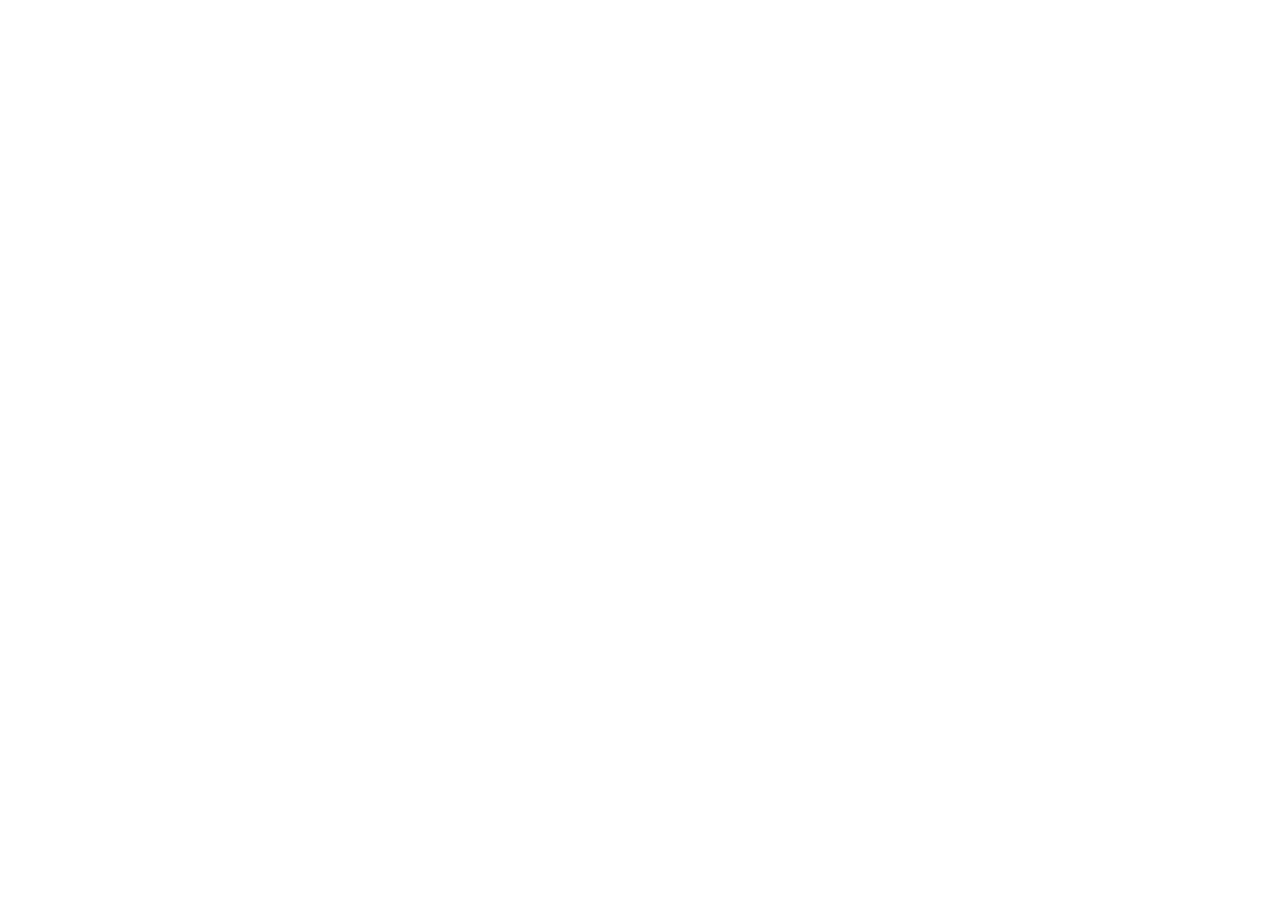
==== index.html @ 01669d0d "Initial commit" ====
<!DOCTYPE html>
<html lang="ru">
  <head>
    <meta charset="UTF-8" />
    <meta http-equiv="X-UA-Compatible" content="IE=edge" />
    <meta name="viewport" content="width=device-width, initial-scale=1.0" />
    <title>Оно тебе надо — аукцион вещей, в которые никто не верил</title>
  </head>
  <body></body>
</html>
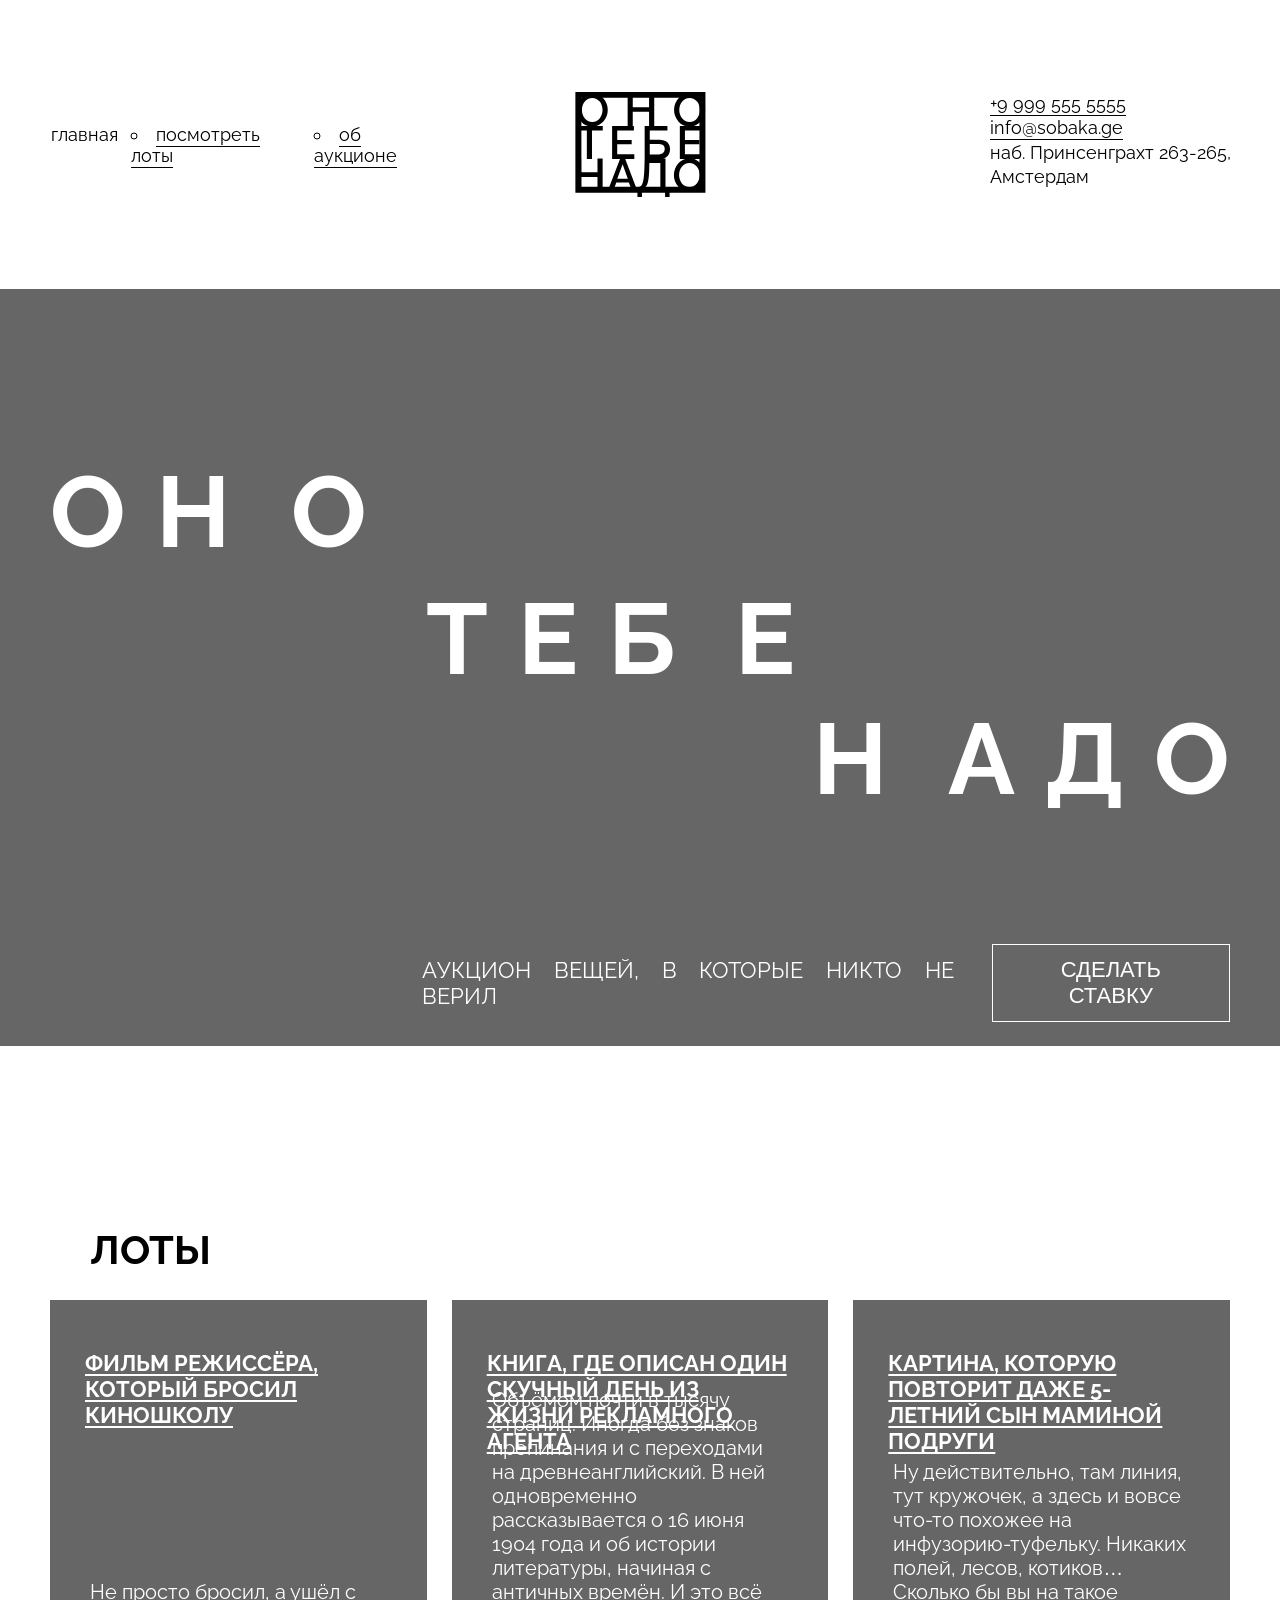
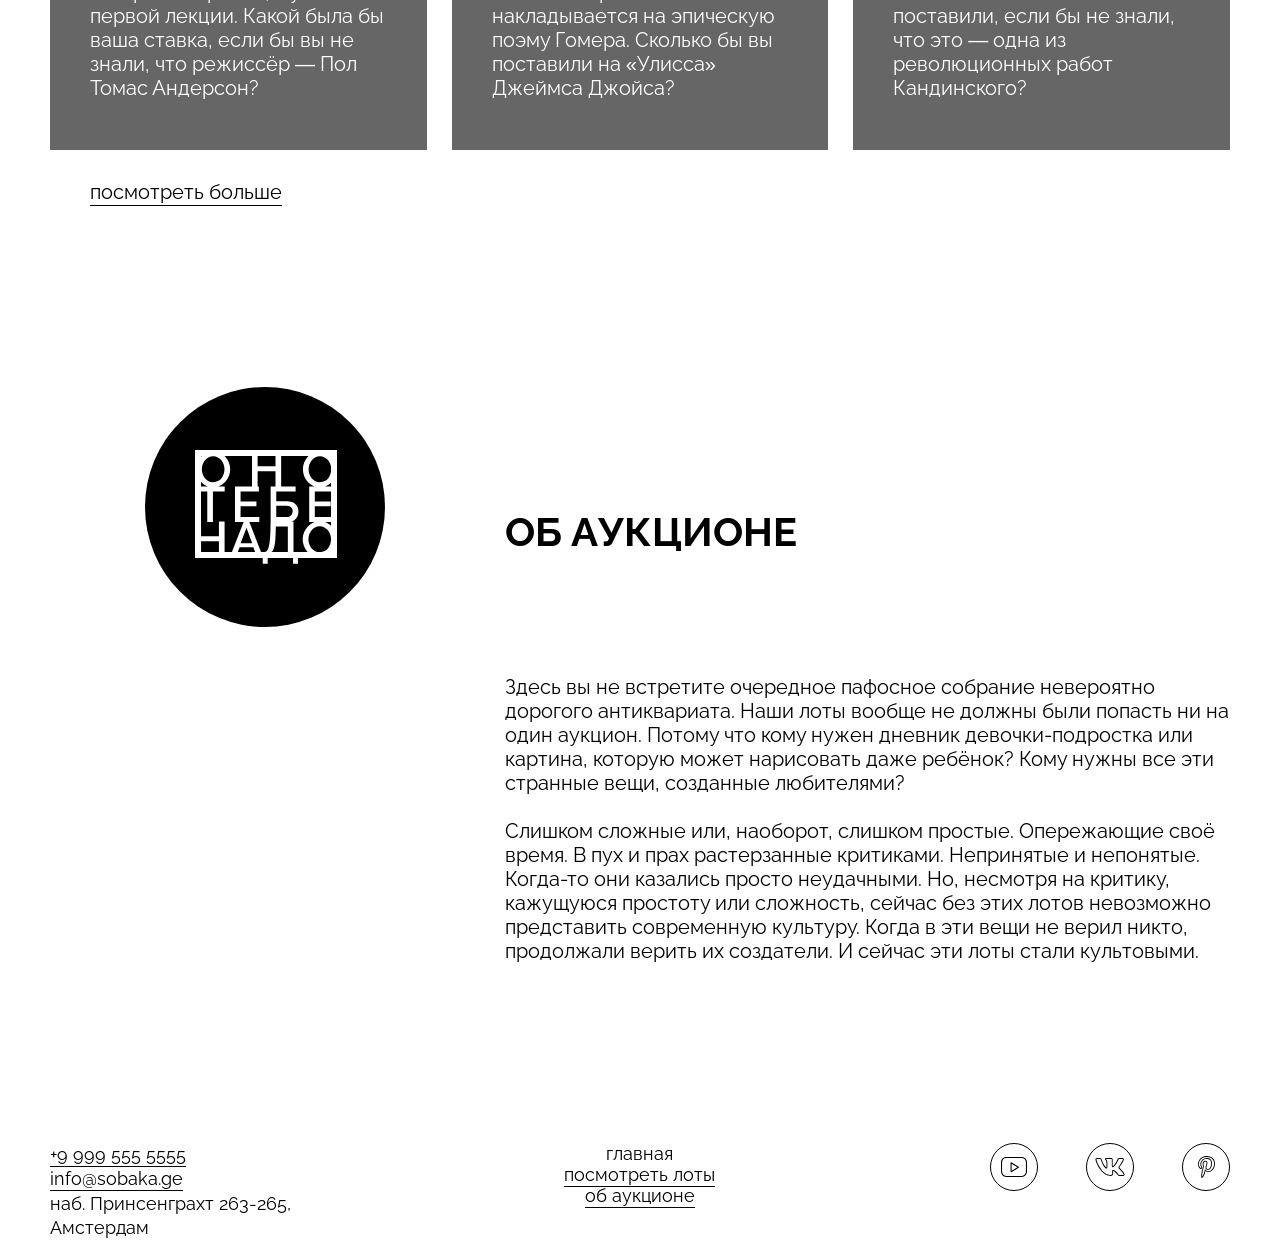
==== commit 90ab11d2: "final project ono tebe nado" ====
--- a/index.html
+++ b/index.html
@@ -1,10 +1,173 @@
 <!DOCTYPE html>
 <html lang="ru">
   <head>
-    <meta charset="UTF-8" />
-    <meta http-equiv="X-UA-Compatible" content="IE=edge" />
-    <meta name="viewport" content="width=device-width, initial-scale=1.0" />
+    <meta charset="UTF-8">
+    <meta http-equiv="X-UA-Compatible" content="IE=edge">
+    <meta name="viewport" content="width=device-width, initial-scale=1.0">
     <title>Оно тебе надо — аукцион вещей, в которые никто не верил</title>
+    <link rel="stylesheet" href="./fonts/fonts.css">
+    <link rel="stylesheet" href="./styles/global.css">
+    <link rel="stylesheet" href="./styles/style.css">
   </head>
-  <body></body>
+  <body>
+    <header class="header">
+      <nav class="header__menu">
+        <ul class="header__links-list">
+          <li class="header__links-list-item header__links-list-item_no-bullit">
+            <a class="header__link header__link_active" href="#0">главная</a>
+          </li>
+          <li class="header__links-list-item">
+            <a class="header__link" href="#lots">посмотреть лоты</a>
+          </li>
+          <li class="header__links-list-item">
+            <a class="header__link" href="#about">об аукционе</a>
+          </li>
+        </ul>
+      </nav>
+      <a class="header__logo">
+        <img class="header__logo-image" src="./images/logo-black.svg" alt="логотип 'оно тебе надо'">
+      </a>
+      <address class="address header__address">
+        <a href="tel:+99995555555">+9 999 555 5555</a><br>
+        <a href="mailto:info@sobaka.ge">info@sobaka.ge</a><br>
+        <p>наб. Принсенграхт 263-265,<br>Амстердам</p>
+      </address>
+    </header>
+    <main>
+      <section class="cover">
+        <div class="overlay">
+          <h1 class="cover__title">
+            <span class="accent-span aligned-text_left">о<span class="letter-spacing">но</span></span>
+            <span class="accent-span aligned-text_center">те<span class="letter-spacing">бе</span></span>
+            <span class="accent-span aligned-text_right"><span class="letter-spacing">н</span>aдо</span>
+          </h1>
+          <div class="cover__description">
+            <p class="cover__description-text">Аукцион вещей, в которые никто не верил</p>
+            <button class="bet-button">
+              Сделать ставку
+            </button>
+          </div>
+        </div>
+      </section>
+      <section class="lots" id="lots">
+        <header class="lots__heading">
+          <h4>
+            <span>Лоты</span>
+          </h4>
+        </header>
+        <ul class="lots__card-list">
+          <li class="lots__card-list-item">
+            <a class="card-link">
+              <article class="card card_type_film">
+                <div class="overlay">
+                  <h3 class="card__title">
+                    <span>Фильм режиссёра, который бросил киношколу</span>
+                  </h3>
+                  <p class="card__text">Не просто бросил, а ушёл с первой лекции.
+                    Какой была бы ваша ставка, если бы вы не знали, что режиссёр — Пол Томас Андерсон?
+                  </p>
+                </div>
+              </article>
+            </a>
+          </li>
+          <li class="lots__card-list-item">
+            <a class="card-link">
+              <article class="card card_type_book">
+                <div class="overlay">
+                  <h3 class="card__title">
+                    <span>Книга, где описан один скучный день из жизни рекламного агента</span>
+                  </h3>
+                  <p class="card__text">Объёмом почти в тысячу страниц. Иногда без знаков препинания
+                    и с переходами на древнеанглийский. В ней одновременно рассказывается о 16 июня
+                    1904 года и об истории литературы, начиная с античных времён. И это всё
+                    накладывается на эпическую поэму Гомера. Сколько бы вы поставили на «Улисса» Джеймса Джойса?
+                  </p>
+                </div>
+              </article>
+            </a>
+          </li>
+          <li class="lots__card-list-item">
+            <a class="card-link">
+              <article class="card card_type_picture">
+                <div class="overlay">
+                  <h3 class="card__title">
+                    <span>Картина, которую повторит даже 5-летний сын маминой подруги</span>
+                  </h3>
+                  <p class="card__text">Ну действительно, там линия, тут кружочек, а здесь и вовсе
+                    что-то похожее на инфузорию-туфельку. Никаких полей, лесов, котиков… Сколько
+                    бы вы на такое поставили, если бы не знали, что это — одна из революционных работ Кандинского?
+                  </p>
+                </div>
+              </article>
+            </a>
+          </li>
+        </ul>
+        <footer class="lots__footer">
+          <a class="lots__look-more-link" href="#0">посмотреть больше</a>
+        </footer>
+      </section>
+      <section class="about" id="about">
+        <div class="about__logo">
+          <img class="about__logo-image" src="./images/logo-white.svg" alt="логотип 'оно тебе надо'">
+        </div>
+        <h2 class="about__title">
+          <span>Об аукционе</span>
+        </h2>
+        <div class="about__text">
+          <p>
+              Здесь вы не встретите очередное пафосное собрание невероятно дорогого
+              антиквариата. Наши лоты вообще не должны были попасть ни на один аукцион.
+              Потому что кому нужен дневник девочки-подростка или картина, которую
+              может нарисовать даже ребёнок? Кому нужны все эти странные вещи, созданные любителями?
+          </p>
+          <p>
+              Слишком сложные или, наоборот, слишком простые. Опережающие своё время.
+              В пух и прах растерзанные критиками. Непринятые и непонятые. Когда-то
+              они казались просто неудачными. Но, несмотря на критику, кажущуюся
+              простоту или сложность, сейчас без этих лотов невозможно представить
+              современную культуру. Когда в эти вещи не верил никто, продолжали верить
+              их создатели. И сейчас эти лоты стали культовыми.
+          </p>
+        </div>
+      </section>
+    </main>
+    
+    <footer class="footer">
+      <address class="address">
+        <a href="tel:+99995555555">+9 999 555 5555</a><br>
+        <a href="mailto:info@sobaka.ge">info@sobaka.ge</a><br>
+        <p>наб. Принсенграхт 263-265,<br> Амстердам</p>
+      </address>
+      <nav class="footer__menu">
+        <ul class="footer__menu-list">
+          <li class="footer__menu-list-item">
+            <a class="footer__menu-link footer__menu-link_active" href="#0">главная</a>
+          </li>
+          <li class="footer__menu-list-item">
+            <a class="footer__menu-link" href="#lots">посмотреть лоты</a>
+          </li>
+          <li class="footer__menu-list-item">
+            <a class="footer__menu-link" href="#about">об аукционе</a>
+          </li>
+        </ul>
+      </nav>
+      <ul class="footer__social-list">
+        <li class="footer__social-list-item">
+          <a class="footer__social-link" href="https://www.youtube.com/">
+            <img class="footer__social-icon" src="./images/yt.svg" alt="логотип youtube">
+          </a>
+        </li>
+        <li class="footer__social-list-item">
+          <a class="footer__social-link" href="https://vk.com/">
+            <img class="footer__social-icon" src="./images/vk.svg" alt="логотип vk">
+          </a>
+        </li>
+        <li class="footer__social-list-item">
+          <a class="footer__social-link" href="https://ru.pinterest.com/">
+            <img class="footer__social-icon" src="./images/pinterest.svg" alt="логотип pinterest">
+          </a>
+        </li>
+      </ul>
+    </footer>
+  </body>
 </html>
--- a/fonts/fonts.css
+++ b/fonts/fonts.css
@@ -0,0 +1,17 @@
+@font-face {
+  font-family: Raleway;
+  src:
+    url(./Raleway-Regular.woff2) format('woff2'),
+    url(./Raleway-Regular.woff) format('woff');
+  font-weight: normal;
+  font-display: swap;
+}
+
+@font-face {
+  font-family: Raleway;
+  src:
+    url(./Raleway-Bold.woff2) format('woff2'),
+    url(./Raleway-Bold.woff) format('woff');
+  font-weight: bold;
+  font-display: swap;
+}
--- a/styles/global.css
+++ b/styles/global.css
@@ -0,0 +1,34 @@
+*,
+*::before,
+*::after {
+  box-sizing: border-box;
+}
+
+body {
+  min-width: 1100px;
+  margin: auto;
+  font-family: Raleway, sans-serif;
+}
+
+h1,
+h2,
+h3,
+h4,
+h5,
+h6,
+p,
+ul,
+ol,
+li,
+blockquote {
+  margin: 0;
+  padding: 0;
+}
+
+a {
+  color: inherit;
+}
+
+img {
+  width: 100%;
+}
--- a/styles/style.css
+++ b/styles/style.css
@@ -0,0 +1,325 @@
+.header,
+.cover,
+.lots,
+.about,
+.footer {
+  max-width: 1440px;
+  min-height: 100px;
+  margin: auto;
+}
+
+.lots,
+.about,
+.footer {
+  padding-left: 50px;
+  padding-right: 50px;
+}
+
+.header {
+  padding: 92px 49px 92px 51px;
+  display: grid;
+  grid-template-columns: repeat(3, 1fr);
+}
+
+.header__menu,
+.address {
+  font-size: 18px;
+  font-style: normal;
+  font-weight: 400;
+}
+
+.header__link,
+.address a,
+.lots__look-more-link,
+.footer__menu-link {
+  text-decoration: none;
+  border-bottom: 1px solid #000;
+  padding-bottom: 1px;
+}
+
+.header__menu {
+  line-height: normal;
+  align-self: center;
+}
+
+.header__links-list {
+  display: flex;
+  column-gap: 13px;
+}
+
+.header__links-list-item { 
+  list-style: circle inside;
+}
+
+.header__links-list-item_no-bullit {
+  list-style: none;
+}
+
+.header__link_active {
+  border-bottom: 0;
+  padding-bottom: 0;
+}
+
+.header__logo {
+  width: 148px;
+  height: 105px;
+  display: inline-block;
+  justify-self: center;
+}
+
+.header__address {
+  justify-self: end;
+}
+
+.address {
+  line-height: 24.3px;
+}
+
+.cover {
+  min-height: 757px;
+  background-image: url("/ono-tebe-nado/images/cover.jpg");
+  background-size: cover;
+  position: relative;
+}
+
+.overlay {
+  background-color: rgba(0, 0, 0, 0.6);
+  width: 100%;
+  height: 100%;
+  padding: 0;
+  position: absolute;
+}
+
+.cover__title {
+  color: #fff;
+  font-size: 100px;
+  font-style: normal;
+  font-weight: 700;
+  letter-spacing: 30px;
+  text-transform: uppercase;
+}
+
+.accent-span {
+  display: block;
+  padding-left: 50px;
+  padding-right: 50px;
+}
+
+.letter-spacing {
+  letter-spacing: 60px;
+}
+
+.aligned-text_left {
+  line-height: 115%;
+  padding-top: 165px;
+}
+
+.aligned-text_center {
+  text-align: center;
+  line-height: 100%;
+  margin-top: 20px;
+  margin-bottom: 20px;
+}
+
+.aligned-text_right {
+  text-align: right;
+  line-height: 100%;
+  padding-right: 20px;
+}
+
+.cover__description {
+  font-size: 22px;
+  font-style: normal;
+  font-weight: 400;
+  text-transform: uppercase;
+  display: flex;
+  color: #fff;
+  justify-content: space-between;
+  align-items: center;
+  margin: 135px 50px 50px 422px;
+}
+
+.cover__description-text {
+  word-spacing: 16.8px;
+}
+
+.bet-button {
+  border: 1px solid #fff;
+  background-color: transparent;
+  color: #fff;
+  font-size: 22px;
+  font-style: normal;
+  font-weight: 400;
+  text-transform: uppercase;
+  padding: 12px 32px;
+}
+
+.lots {
+  padding-top: 180px;
+  padding-bottom: 181px;
+}
+
+.lots__heading {
+  font-size: 40px;
+  font-weight: 700;
+  text-transform: uppercase;
+  padding-left: 40px;
+  padding-bottom: 27px;
+}
+
+.lots__card-list {
+  display: flex;
+  column-gap: 25px;
+}
+
+.lots__card-list-item {
+  width: 430px;
+  list-style: none;
+}
+
+.card-link {
+  display: block;
+  text-decoration: none;
+  width: 100%;
+}
+
+.card {
+  width: 100%;
+  min-height: 450px;
+  position: relative;
+}
+
+.card__title {
+  display: inline-block;
+  color: #fff;
+  font-size: 22px;
+  font-style: normal;
+  font-weight: 700;
+  line-height: 26px;
+  text-transform: uppercase;
+  padding: 50px 40px 0 35px;
+  text-decoration: underline;
+  text-underline-offset: 3px;
+}
+
+.card__text {
+  color: #fff;
+  font-size: 20px;
+  font-style: normal;
+  font-weight: 400;
+  line-height: 24px;
+  padding: 0 40px 50px 40px;
+  position: absolute;
+  bottom: 0px;
+}
+
+.card_type_film {
+  background-image: url("/ono-tebe-nado/images/card-lot-01.jpg");
+  background-size: contain;
+}
+
+.card_type_book {
+  background-image: url("/ono-tebe-nado/images/card-lot-02.jpg");
+  background-size: contain;
+}
+
+.card_type_picture {
+  background-image: url("/ono-tebe-nado/images/card-lot-03.jpg");
+  background-size: contain;
+}
+
+.lots__look-more-link {
+  display: inline-block;
+  font-size: 20px;
+  font-weight: 400;
+  margin-left: 40px;
+  margin-top: 30px;
+}
+
+.about {
+  padding-bottom: 180px;
+  display: grid;
+  grid-template-columns: 430px 1fr;
+  grid-template-rows: repeat(2, 1fr);
+  column-gap: 25px;
+}
+
+.about__logo {
+  background-color: black;
+  width: 240px;
+  height: 240px;
+  border-radius: 50%;
+  grid-column: 1/2;
+  grid-row: 1/2;
+  align-self: start;
+  justify-self: center;
+  display: grid;
+  align-items: center;
+  justify-items: center;
+} 
+
+.about__logo-image {
+  width: 148px;
+  height: 114px;
+}
+
+.about__title {
+  font-size: 40px;
+  font-weight: 700;
+  text-transform: uppercase;
+  grid-column: 2/3;
+  grid-row: 1/2;
+  align-self: center;
+}
+
+.about__text {
+  font-size: 20px;
+  font-weight: 400;
+  grid-column: 2/3;
+  grid-row: 2/3;
+  display: grid;
+  grid-template-rows: repeat(2, 1fr);
+  align-items: space-between;
+}
+
+.footer {
+  display: grid;
+  grid-template-columns: repeat(3, 1fr);
+}
+
+.footer__menu {
+  font-size: 18px;
+  font-weight: 400;
+  justify-self: center;
+}
+
+.footer__menu-list {
+  text-align: center;
+}
+
+.footer__menu-list-item,
+.footer__social-list-item {
+  list-style: none;
+}
+
+.footer__menu-link_active {
+  border-bottom: 0;
+  padding-bottom: 0;
+}
+ 
+.footer__social-list {
+  width: 240px;
+  height: 48px;
+  justify-self: end;
+  display: flex;
+  justify-content: space-between;
+}
+
+.footer__social-link {
+  display: block;
+}
+
+.footer__social-icon {
+  height: 48px;
+  width: 48px;
+}
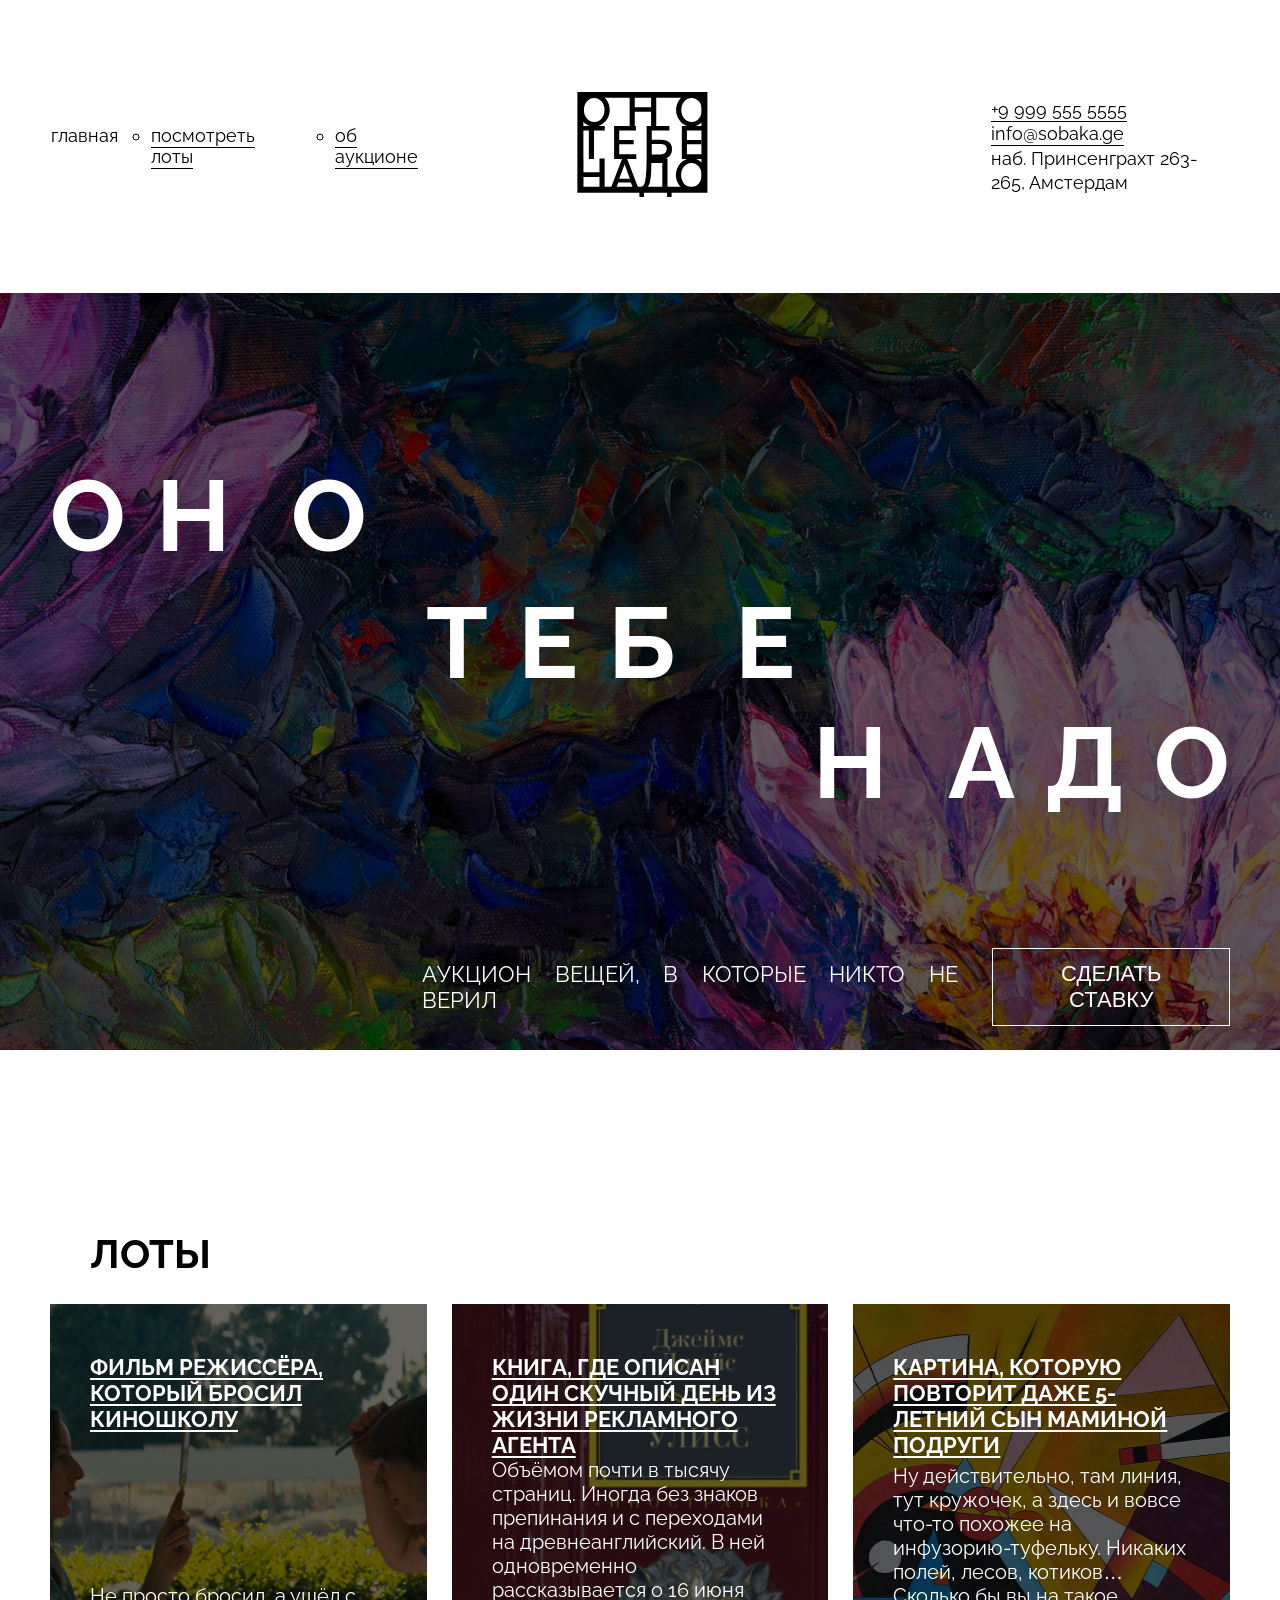
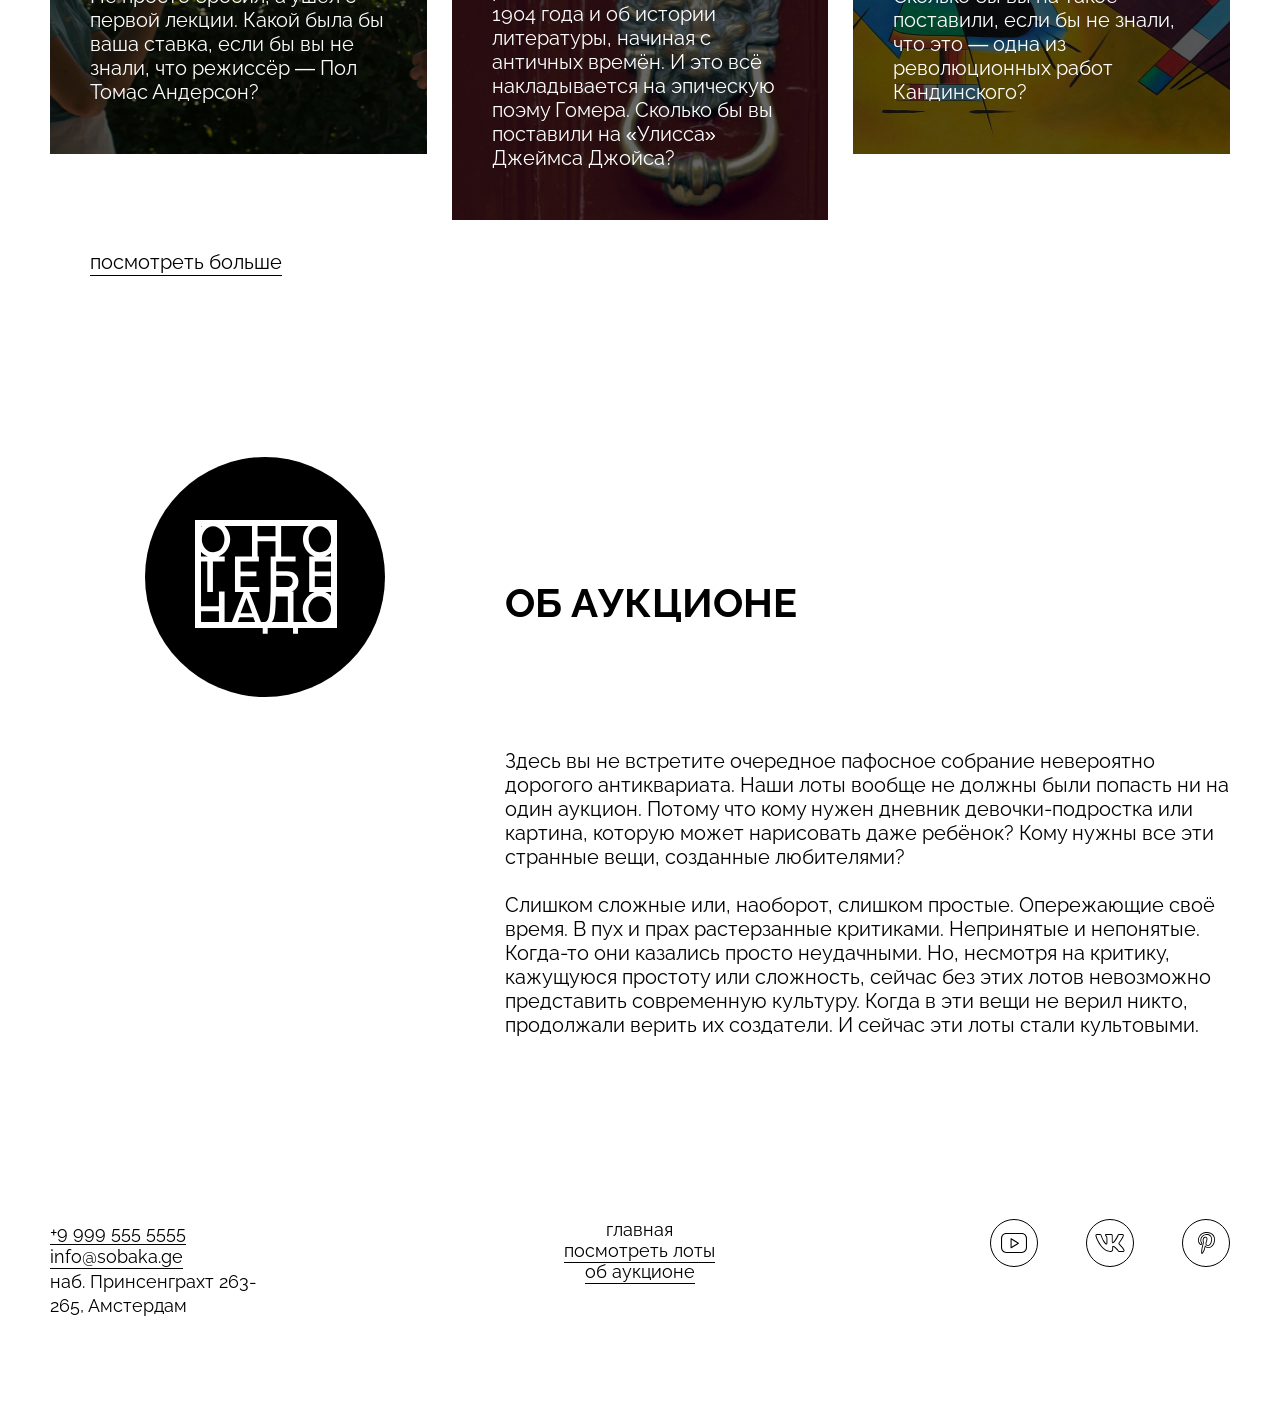
==== commit 382494ab: "final project ono tebe nado red 011023" ====
--- a/index.html
+++ b/index.html
@@ -24,95 +24,78 @@
           </li>
         </ul>
       </nav>
-      <a class="header__logo">
-        <img class="header__logo-image" src="./images/logo-black.svg" alt="логотип 'оно тебе надо'">
+      <a class="header__logo" href="#0">
+        <img src="./images/logo-black.svg" alt="логотип 'оно тебе надо'">
       </a>
       <address class="address header__address">
-        <a href="tel:+99995555555">+9 999 555 5555</a><br>
-        <a href="mailto:info@sobaka.ge">info@sobaka.ge</a><br>
-        <p>наб. Принсенграхт 263-265,<br>Амстердам</p>
+        <a href="tel:+99995555555">+9 999 555 5555</a>
+        <a href="mailto:info@sobaka.ge">info@sobaka.ge</a>
+        <p>наб. Принсенграхт 263-265, Амстердам</p>
       </address>
     </header>
     <main>
       <section class="cover">
         <div class="overlay">
           <h1 class="cover__title">
-            <span class="accent-span aligned-text_left">о<span class="letter-spacing">но</span></span>
-            <span class="accent-span aligned-text_center">те<span class="letter-spacing">бе</span></span>
-            <span class="accent-span aligned-text_right"><span class="letter-spacing">н</span>aдо</span>
+            <span class="aligned-text aligned-text_left">о<span class="letter-spacing">но</span></span>
+            <span class="aligned-text aligned-text_center">те<span class="letter-spacing">бе</span></span>
+            <span class="aligned-text aligned-text_right"><span class="letter-spacing">н</span>aдо</span>
           </h1>
           <div class="cover__description">
             <p class="cover__description-text">Аукцион вещей, в которые никто не верил</p>
-            <button class="bet-button">
+            <button class="bet-button" type="button">
               Сделать ставку
             </button>
           </div>
         </div>
       </section>
       <section class="lots" id="lots">
-        <header class="lots__heading">
-          <h4>
-            <span>Лоты</span>
-          </h4>
-        </header>
+        <h2 class="lots__heading">Лоты</h2>
         <ul class="lots__card-list">
           <li class="lots__card-list-item">
-            <a class="card-link">
-              <article class="card card_type_film">
-                <div class="overlay">
-                  <h3 class="card__title">
-                    <span>Фильм режиссёра, который бросил киношколу</span>
-                  </h3>
+            <a class="card-link" href="#0">
+                <article class="card card_type_film">
+                  <div class="overlay"></div>
+                  <h3 class="card__title">Фильм режиссёра, который бросил киношколу</h3>
                   <p class="card__text">Не просто бросил, а ушёл с первой лекции.
                     Какой была бы ваша ставка, если бы вы не знали, что режиссёр — Пол Томас Андерсон?
-                  </p>
-                </div>
+                  </p>               
+                </article>
+            </a>
+          </li>
+          <li class="lots__card-list-item">
+            <a class="card-link" href="#0">
+              <article class="card card_type_book">
+                <div class="overlay"></div>
+                <h3 class="card__title">Книга, где описан один скучный день из жизни рекламного агента</h3>
+                <p class="card__text">Объёмом почти в тысячу страниц. Иногда без знаков препинания
+                  и с переходами на древнеанглийский. В ней одновременно рассказывается о 16 июня
+                  1904 года и об истории литературы, начиная с античных времён. И это всё
+                  накладывается на эпическую поэму Гомера. Сколько бы вы поставили на «Улисса» Джеймса Джойса?
+                </p>
               </article>
             </a>
           </li>
           <li class="lots__card-list-item">
-            <a class="card-link">
-              <article class="card card_type_book">
-                <div class="overlay">
-                  <h3 class="card__title">
-                    <span>Книга, где описан один скучный день из жизни рекламного агента</span>
-                  </h3>
-                  <p class="card__text">Объёмом почти в тысячу страниц. Иногда без знаков препинания
-                    и с переходами на древнеанглийский. В ней одновременно рассказывается о 16 июня
-                    1904 года и об истории литературы, начиная с античных времён. И это всё
-                    накладывается на эпическую поэму Гомера. Сколько бы вы поставили на «Улисса» Джеймса Джойса?
-                  </p>
-                </div>
-              </article>
-            </a>
-          </li>
-          <li class="lots__card-list-item">
-            <a class="card-link">
+            <a class="card-link" href="#0">
               <article class="card card_type_picture">
-                <div class="overlay">
-                  <h3 class="card__title">
-                    <span>Картина, которую повторит даже 5-летний сын маминой подруги</span>
-                  </h3>
-                  <p class="card__text">Ну действительно, там линия, тут кружочек, а здесь и вовсе
-                    что-то похожее на инфузорию-туфельку. Никаких полей, лесов, котиков… Сколько
-                    бы вы на такое поставили, если бы не знали, что это — одна из революционных работ Кандинского?
-                  </p>
-                </div>
+                <div class="overlay"></div>
+                <h3 class="card__title">Картина, которую повторит даже 5-летний сын маминой подруги</h3>
+                <p class="card__text">Ну действительно, там линия, тут кружочек, а здесь и вовсе
+                  что-то похожее на инфузорию-туфельку. Никаких полей, лесов, котиков… Сколько
+                  бы вы на такое поставили, если бы не знали, что это — одна из революционных работ Кандинского?
+                </p>
               </article>
             </a>
           </li>
         </ul>
-        <footer class="lots__footer">
-          <a class="lots__look-more-link" href="#0">посмотреть больше</a>
-        </footer>
+        <a class="lots__look-more-link" href="#0">посмотреть больше</a>
       </section>
       <section class="about" id="about">
         <div class="about__logo">
           <img class="about__logo-image" src="./images/logo-white.svg" alt="логотип 'оно тебе надо'">
         </div>
-        <h2 class="about__title">
-          <span>Об аукционе</span>
-        </h2>
+        <h2 class="about__title">Об аукционе</h2>
         <div class="about__text">
           <p>
               Здесь вы не встретите очередное пафосное собрание невероятно дорогого
@@ -131,12 +114,11 @@
         </div>
       </section>
     </main>
-    
     <footer class="footer">
       <address class="address">
-        <a href="tel:+99995555555">+9 999 555 5555</a><br>
-        <a href="mailto:info@sobaka.ge">info@sobaka.ge</a><br>
-        <p>наб. Принсенграхт 263-265,<br> Амстердам</p>
+        <a href="tel:+99995555555">+9 999 555 5555</a>
+        <a href="mailto:info@sobaka.ge">info@sobaka.ge</a>
+        <p>наб. Принсенграхт 263-265, Амстердам</p>
       </address>
       <nav class="footer__menu">
         <ul class="footer__menu-list">
--- a/styles/style.css
+++ b/styles/style.css
@@ -4,7 +4,6 @@
 .about,
 .footer {
   max-width: 1440px;
-  min-height: 100px;
   margin: auto;
 }
 
@@ -16,7 +15,7 @@
 }
 
 .header {
-  padding: 92px 49px 92px 51px;
+  padding: 96px 49px 92px 51px;
   display: grid;
   grid-template-columns: repeat(3, 1fr);
 }
@@ -43,12 +42,16 @@
 }
 
 .header__links-list {
-  display: flex;
-  column-gap: 13px;
+  font-size: 18px;
+  font-weight: 400;
+  display: flex;
+  column-gap: 33px;
+  position: relative;
+  top: -3px;
 }
 
 .header__links-list-item { 
-  list-style: circle inside;
+  list-style: circle outside;
 }
 
 .header__links-list-item_no-bullit {
@@ -63,8 +66,10 @@
 .header__logo {
   width: 148px;
   height: 105px;
-  display: inline-block;
   justify-self: center;
+  position: relative;
+  top: -4px;
+  left: 2px;
 }
 
 .header__address {
@@ -73,11 +78,14 @@
 
 .address {
   line-height: 24.3px;
-}
+  max-width: 240px;
+  position: relative;
+  top: 2px;
+} 
 
 .cover {
   min-height: 757px;
-  background-image: url("/ono-tebe-nado/images/cover.jpg");
+  background-image: url("../images/cover.jpg");
   background-size: cover;
   position: relative;
 }
@@ -86,20 +94,20 @@
   background-color: rgba(0, 0, 0, 0.6);
   width: 100%;
   height: 100%;
-  padding: 0;
   position: absolute;
+  z-index: 0;
+  inset: 0;
 }
 
 .cover__title {
   color: #fff;
   font-size: 100px;
-  font-style: normal;
   font-weight: 700;
   letter-spacing: 30px;
   text-transform: uppercase;
 }
 
-.accent-span {
+.aligned-text {
   display: block;
   padding-left: 50px;
   padding-right: 50px;
@@ -129,7 +137,6 @@
 
 .cover__description {
   font-size: 22px;
-  font-style: normal;
   font-weight: 400;
   text-transform: uppercase;
   display: flex;
@@ -140,7 +147,7 @@
 }
 
 .cover__description-text {
-  word-spacing: 16.8px;
+  word-spacing: 17.5px;
 }
 
 .bet-button {
@@ -186,46 +193,44 @@
 .card {
   width: 100%;
   min-height: 450px;
-  position: relative;
+  background-size: cover;
+  padding: 50px 40px;
+  position: relative;
+  display: flex;
+  flex-direction: column;
+  justify-content: space-between;
 }
 
 .card__title {
   display: inline-block;
   color: #fff;
   font-size: 22px;
-  font-style: normal;
   font-weight: 700;
   line-height: 26px;
   text-transform: uppercase;
-  padding: 50px 40px 0 35px;
   text-decoration: underline;
   text-underline-offset: 3px;
+  z-index: 1;
 }
 
 .card__text {
   color: #fff;
   font-size: 20px;
-  font-style: normal;
   font-weight: 400;
   line-height: 24px;
-  padding: 0 40px 50px 40px;
-  position: absolute;
-  bottom: 0px;
+  z-index: 1;
 }
 
 .card_type_film {
-  background-image: url("/ono-tebe-nado/images/card-lot-01.jpg");
-  background-size: contain;
+  background-image: url("../images/card-lot-01.jpg");
 }
 
 .card_type_book {
-  background-image: url("/ono-tebe-nado/images/card-lot-02.jpg");
-  background-size: contain;
+  background-image: url("../images/card-lot-02.jpg");
 }
 
 .card_type_picture {
-  background-image: url("/ono-tebe-nado/images/card-lot-03.jpg");
-  background-size: contain;
+  background-image: url("../images/card-lot-03.jpg");
 }
 
 .lots__look-more-link {
@@ -237,7 +242,7 @@
 }
 
 .about {
-  padding-bottom: 180px;
+  padding-bottom: 182px;
   display: grid;
   grid-template-columns: 430px 1fr;
   grid-template-rows: repeat(2, 1fr);
@@ -279,10 +284,13 @@
   grid-row: 2/3;
   display: grid;
   grid-template-rows: repeat(2, 1fr);
-  align-items: space-between;
-}
+  padding-right: 1px;
+  padding-top: 2px;
+}
+
 
 .footer {
+  padding-bottom: 90px;
   display: grid;
   grid-template-columns: repeat(3, 1fr);
 }
@@ -309,7 +317,6 @@
  
 .footer__social-list {
   width: 240px;
-  height: 48px;
   justify-self: end;
   display: flex;
   justify-content: space-between;
